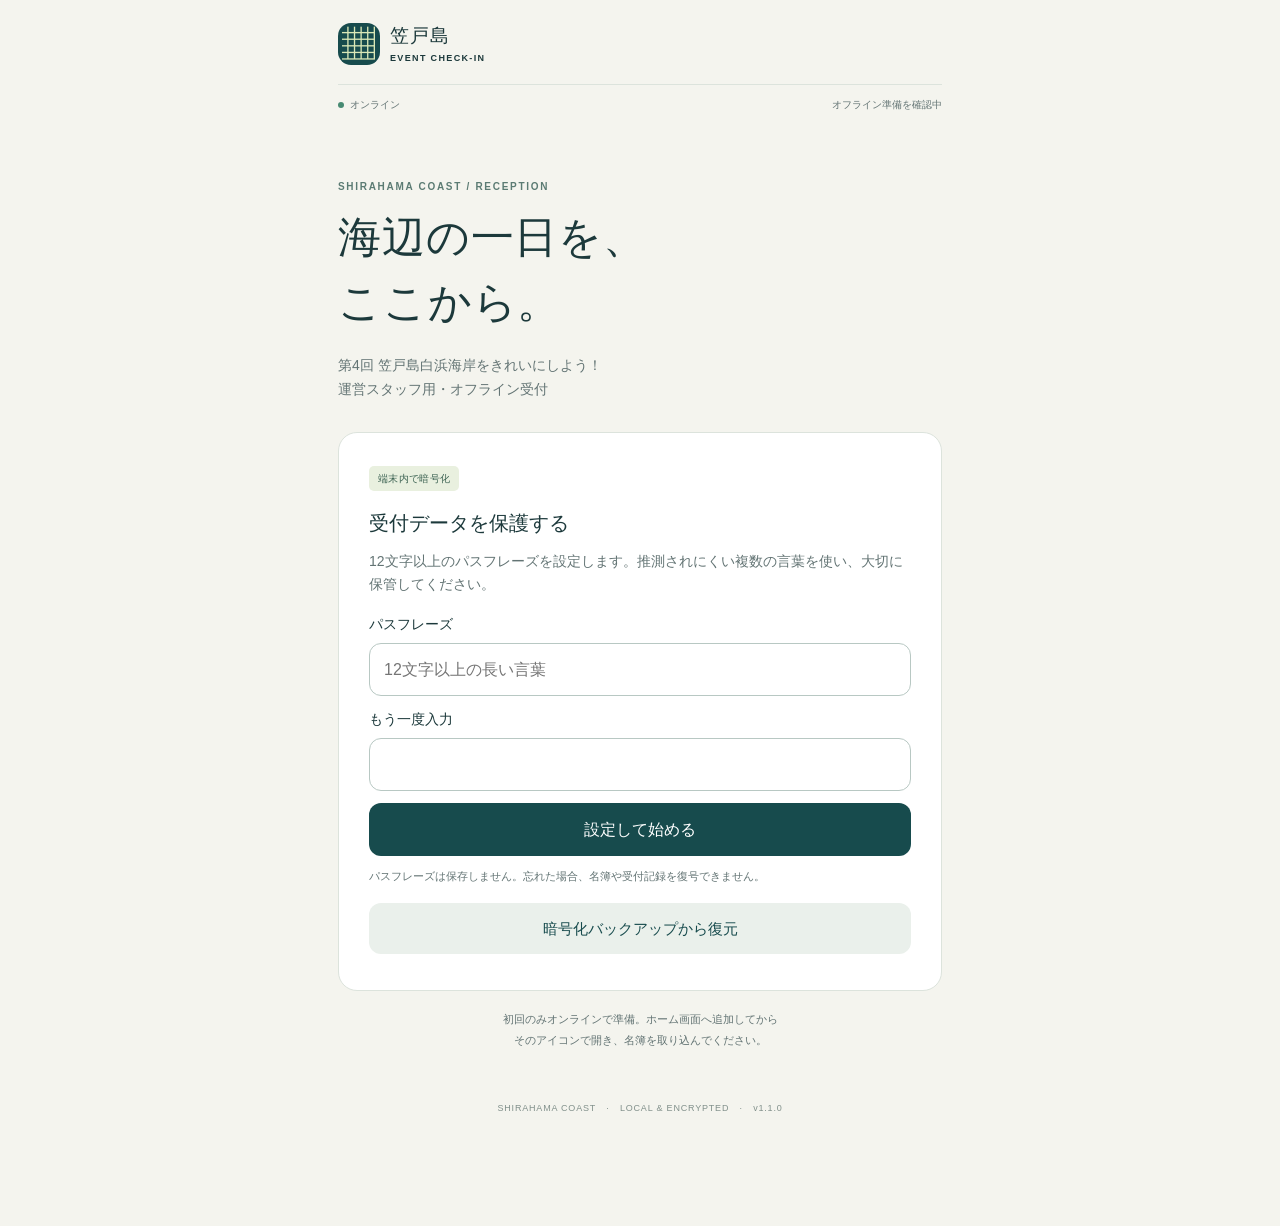
==== docs/index.html @ 65b6c0d8 "Add files via upload" ====
<!doctype html>
<html lang="ja">
<head>
  <meta charset="utf-8">
  <meta name="viewport" content="width=device-width,initial-scale=1,viewport-fit=cover">
  <meta http-equiv="Content-Security-Policy" content="default-src 'none'; script-src 'self'; style-src 'self'; img-src 'self' data: blob:; media-src 'self' blob:; connect-src 'self'; worker-src 'self'; manifest-src 'self'; object-src 'none'; base-uri 'none'; form-action 'none'">
  <meta name="referrer" content="no-referrer">
  <meta name="theme-color" content="#143f43">
  <meta name="apple-mobile-web-app-capable" content="yes">
  <meta name="apple-mobile-web-app-status-bar-style" content="default">
  <meta name="apple-mobile-web-app-title" content="笠戸島 受付">
  <meta name="description" content="笠戸島イベントのオフライン受付。名簿と受付記録は端末内で暗号化保存。">
  <link rel="manifest" href="./manifest.webmanifest">
  <link rel="icon" href="./icon.svg" type="image/svg+xml">
  <link rel="apple-touch-icon" href="./icon-192.png">
  <link rel="stylesheet" href="./style.css">
  <title>笠戸島 | イベント受付</title>
  <script defer src="./vendor/jsQR.js"></script>
  <script type="module" src="./app.mjs"></script>
</head>
<body>
<div class="shell">
  <header class="topbar"><a class="brand" href="./" aria-label="イベント受付 ホーム"><span class="brand-icon" aria-hidden="true">▦</span><span>笠戸島<span class="brand-sub">EVENT CHECK-IN</span></span></a><button id="lock" class="small" hidden>ロック</button></header>
  <div class="connection"><span id="network">接続を確認中</span><span id="offline-state" role="status">オフライン準備を確認中</span></div>
  <div id="notice" class="notice" role="status" aria-live="polite" hidden></div>
  <section id="gate" class="gate">
    <p class="eyebrow">SHIRAHAMA COAST / RECEPTION</p><h1>海辺の一日を、<br>ここから。</h1>
    <p class="muted">第4回 笠戸島白浜海岸をきれいにしよう！<br>運営スタッフ用・オフライン受付</p>
    <div class="card gate-card"><span class="pill">端末内で暗号化</span><h2 id="gate-title">読み込み中</h2><p id="gate-help" class="muted">保存状態を確認しています。</p>
      <form id="unlock-form"><label for="passphrase">パスフレーズ</label><input id="passphrase" type="password" autocomplete="current-password" required maxlength="200" placeholder="12文字以上の長い言葉">
      <div id="confirm-wrap" hidden><label for="passphrase-confirm">もう一度入力</label><input id="passphrase-confirm" type="password" autocomplete="new-password" maxlength="200"></div>
      <button id="unlock" class="primary wide" type="submit" disabled>開く</button></form>
      <p class="fine">パスフレーズは保存しません。忘れた場合、名簿や受付記録を復号できません。</p>
      <label class="file-button secondary" for="restore">暗号化バックアップから復元</label><input id="restore" type="file" accept=".json,application/json" hidden>
    </div>
    <p class="fine center">初回のみオンラインで準備。ホーム画面へ追加してから<br>そのアイコンで開き、名簿を取り込んでください。</p>
  </section>
  <main id="workspace" hidden>
    <section class="event-head"><p class="eyebrow">STAFF RECEPTION</p><h1 id="event-name">イベント受付</h1><p class="muted">ようこそ、白浜海岸へ。</p></section>
    <div class="stats" aria-label="受付状況"><div><span>受付済み</span><strong id="checked-count">0<small>名</small></strong></div><div><span>未受付の枠</span><strong id="remaining-count">0<small>枠</small></strong></div><div><span>申込件数</span><strong id="group-count">0<small>件</small></strong></div></div><p id="provisional-note" class="fine" hidden>人数と氏名に食い違いがある申込は、氏名不明の仮枠を含みます。実際に来場した方だけ選んで受付してください。</p>
    <section id="tab-scan" class="tab-panel">
      <div class="section-heading"><h2>QRで受付</h2><span class="pill">iPhone 1台で完結</span></div>
      <div id="no-roster" class="card"><h3>まず、名簿を取り込みましょう</h3><p>「準備・保存」から、スプレッドシートで書き出した暗号化名簿を選びます。</p><button class="primary" data-tab="data">名簿を取り込む</button></div>
      <div class="camera-controls"><button id="start-camera" class="primary">カメラを起動</button><button id="stop-camera" class="secondary" hidden>カメラを停止</button></div>
      <div class="camera" id="camera-box"><video id="video" playsinline muted autoplay aria-label="受付用カメラ"></video><div id="camera-idle"><span class="scan-symbol" aria-hidden="true">⌗</span><p>参加者のQRを枠に合わせてください</p><p class="fine">読み取り後、来場した方を選んで確定します</p></div><div class="scan-frame" aria-hidden="true"></div></div>
      
      <details class="card compact"><summary>QRが読み取れないとき</summary><p class="muted">名簿から名前で探すか、メールに記載の受付IDを入力できます。</p><form id="manual-form"><label for="manual-id">受付ID</label><input id="manual-id" autocomplete="off" autocapitalize="off" spellcheck="false" placeholder="KSD4-…" maxlength="100"><button type="submit" class="secondary wide">申込を表示</button></form><button class="text-button" data-tab="list">名前から探す →</button></details>
      <p class="fine">読み取ったIDは開いたり送信したりせず、端末内の名簿とだけ照合します。</p>
    </section>
    <section id="tab-list" class="tab-panel" hidden><div class="section-heading"><h2>名簿を探す</h2><span id="list-count" class="muted"></span></div><label for="search">氏名・代表者名・受付ID</label><input id="search" type="search" placeholder="名前を入力" autocomplete="off"><label for="filter" class="sr-only">受付状態</label><select id="filter"><option value="all">すべて表示</option><option value="pending">未受付のみ</option><option value="checked">受付済みのみ</option><option value="review">当日確認が必要な申込</option></select><div id="people-list" class="people-list"></div><p id="list-limit" class="fine"></p></section>
    <section id="tab-data" class="tab-panel" hidden>
      <div class="section-heading"><h2>準備・保存</h2><span class="pill">受付前にチェック</span></div>
      <div class="card"><h3>1. 暗号化した受付名簿を取り込む</h3><p class="muted">PCのスプレッドシートで「イベント受付 → 受付名簿を暗号化して書き出す」を選び、保存したJSONだけをiPhoneへ渡してください。電話番号・住所・メールは含みません。</p><label class="file-button primary" for="roster-file">暗号化名簿を選ぶ</label><input id="roster-file" type="file" accept=".json,application/json" hidden><p id="import-info" class="fine">まだ取り込まれていません。</p><p class="fine">書き出し時の受け渡し用パスフレーズを入力します。再取り込み時も、同じ人物IDの受付記録を引き継ぎます。平文CSVは取り込みません。</p></div>
      <div class="card"><h3>2. オフラインで起動を確認</h3><p class="muted">Safariの共有メニューから「ホーム画面に追加」。そのアイコンで開いて名簿を取り込み、機内モードでアプリを開き直してください。</p><button id="check-offline" class="secondary wide">必要ファイルの保存を確認</button><p id="cache-detail" class="fine"></p><p class="fine">「準備完了」はファイル保存の確認です。実際のiPhoneでQR読取・受付・再起動まで確認してから本番で使ってください。</p></div>
      <div class="card"><h3>3. 記録のバックアップ</h3><p class="muted">暗号化バックアップは名簿・受付日時をまとめて保存します。同じパスフレーズで復元できます。</p><button id="backup" class="primary wide">暗号化バックアップを保存</button><button id="export-csv" class="secondary wide">受付結果をCSVで保存（暗号化なし）</button><p class="fine">受付記録はGoogleへ自動同期されません。終了後にバックアップを保存してください。</p></div>
      <div class="card"><h3>セキュリティと運用</h3><ul class="guide-list"><li>名簿・受付日時はAES-256-GCMで暗号化して端末内に保存。</li><li>3分操作がない場合、または30秒以上バックグラウンドにした場合にロック。</li><li>受付確定は保存完了後に表示。二重受付を検出します。</li><li>iPhoneのパスコード・Face IDも有効にしてください。</li><li>QRの転送やスクリーンショットは防げません。表示された氏名を本人と確認してください。</li><li>サイトデータの削除・アプリ削除・端末故障に備え、暗号化バックアップを保管してください。</li></ul><button id="erase" class="danger wide">この端末の名簿と記録を削除</button></div>
    </section>
  </main>
  <footer class="footnote">SHIRAHAMA COAST <span>·</span> LOCAL & ENCRYPTED <span>·</span> v1.1.0</footer>
</div>
<nav id="navigation" class="bottom-nav" aria-label="メニュー" hidden><button class="active" data-tab="scan" aria-current="page"><span aria-hidden="true">⌗</span>受付</button><button data-tab="list"><span aria-hidden="true">☷</span>名簿</button><button data-tab="data"><span aria-hidden="true">▣</span>準備・保存</button></nav>
<dialog id="group-dialog"><div class="dialog-head"><div><p class="eyebrow">ARRIVAL CONFIRMATION</p><h2 id="group-title">来場した方を選択</h2></div><button id="close-group" class="small" aria-label="閉じる">閉じる</button></div><p id="group-status" class="muted"></p><div id="dialog-notice" class="notice" role="status" aria-live="polite" hidden></div><div id="group-warning" class="notice error" hidden></div><form id="checkin-form"><div id="group-members"></div><button id="checkin-submit" type="submit" class="primary wide">選択した方を受付</button></form><p class="fine">全員が揃っていなくても、来場した方だけ受付できます。</p><section id="review-section" class="review-section" hidden><h3>当日確認の記録</h3><label for="review-note">実際の人数・氏名などの確認メモ（任意）</label><textarea id="review-note" rows="3" maxlength="2000" placeholder="例：追加は2名。氏名不明の枠は来場なし。"></textarea><p id="review-status" class="fine"></p><button id="save-review" class="secondary wide" type="button">確認済みにしてメモを保存</button><p class="fine">受付の確定とは別の操作です。メモはこの端末内に保存し、受付結果CSVにも出力します。</p></section></dialog>
<dialog id="import-dialog"><div class="dialog-head"><h2>暗号化名簿を開く</h2><button id="import-cancel" class="small" type="button">取り消す</button></div><p class="muted">PCで書き出すときに設定した、受け渡し用パスフレーズを入力してください。アプリのロック解除用とは別でも構いません。</p><div id="import-error" class="notice error" role="status" aria-live="polite" hidden></div><form id="import-form"><label for="import-passphrase">受け渡し用パスフレーズ</label><input id="import-passphrase" type="password" maxlength="200" autocomplete="off" required><button id="import-submit" type="submit" class="primary wide">復号して取り込む</button></form><p class="fine">復号と名簿の検証が完了するまで、現在の名簿・受付記録を変更しません。受け渡し用パスフレーズは保存しません。</p></dialog>
<noscript>この受付アプリを使用するにはJavaScriptを有効にしてください。</noscript>
</body></html>
---- docs/style.css ----
:root{font-family:-apple-system,BlinkMacSystemFont,"Hiragino Kaku Gothic ProN","Yu Gothic",sans-serif;color:#1c393b;background:#f4f4ee;font-synthesis:none;--green:#174b4d;--muted:#637474;--line:#dce3dc;--cream:#f4f4ee;--accent:#dbe8b7}*{box-sizing:border-box}body{margin:0;line-height:1.7}button,input,select{font:inherit}button,.file-button{touch-action:manipulation}button{cursor:pointer}button:disabled{opacity:.5;cursor:wait}button:focus-visible,a:focus-visible,summary:focus-visible{outline:3px solid #d59d28;outline-offset:3px}input,select{width:100%;min-height:50px;padding:12px 14px;background:#fff;border:1px solid #b8c8c3;border-radius:12px;color:#193c3f;font-size:16px}input:focus,select:focus{outline:2px solid #267a72;outline-offset:1px}label{display:block;font-size:14px;font-weight:600;margin:12px 0 6px}button{border:0;border-radius:12px;padding:13px 18px;min-height:48px;font-weight:650}a{color:inherit}.shell{max-width:680px;margin:auto;padding:env(safe-area-inset-top) 22px 110px}.topbar{display:flex;align-items:center;justify-content:space-between;padding:23px 0 19px;border-bottom:1px solid var(--line)}.brand{display:flex;gap:10px;align-items:center;text-decoration:none;font-size:19px;font-weight:700;letter-spacing:.06em;line-height:1.3}.brand-icon{display:grid;place-items:center;width:42px;height:42px;border-radius:13px;background:var(--green);color:var(--accent);font-size:33px}.brand-sub{display:block;font-size:9px;font-weight:600;letter-spacing:.15em;margin-top:4px}.connection{display:flex;justify-content:space-between;gap:10px;font-size:10px;color:var(--muted);padding:11px 0;flex-wrap:wrap}.connection span:first-child:before{content:"";display:inline-block;width:6px;height:6px;border-radius:50%;background:#478a72;margin-right:6px}.eyebrow{font-size:10px;font-weight:700;letter-spacing:.17em;color:#5b7b73;margin:0 0 10px}.gate{padding-top:40px}.gate h1{font-size:clamp(30px,7vw,43px);line-height:1.5;letter-spacing:.02em;margin:0 0 20px;font-weight:700}.muted{color:var(--muted);font-size:14px}h1,h2,h3,p{overflow-wrap:anywhere}h2{font-size:20px;margin:0}h3{font-size:17px;margin:0 0 12px}p{margin:10px 0 16px}.card{background:#fff;border:1px solid var(--line);border-radius:19px;padding:22px;margin:18px 0}.gate-card{margin-top:30px}.gate-card h2{margin-top:15px}.pill{display:inline-block;padding:4px 9px;font-size:10px;font-weight:700;letter-spacing:.03em;border-radius:5px;background:#e9f0df;color:#3d6353}.primary{background:var(--green);color:#fff}.primary:active{background:#286366}.secondary{background:#eaf0eb;color:var(--green)}.small{background:#e6ece5;color:var(--green);padding:7px 12px;font-size:12px;min-height:40px}.wide{width:100%;margin-top:12px}.file-button{display:block;text-align:center;font-size:15px;padding:13px 16px;border-radius:12px;cursor:pointer;min-height:50px}.fine{font-size:11px;color:var(--muted);line-height:1.85}.center{text-align:center}.event-head{padding:24px 0 15px}.event-head h1{font-size:24px;line-height:1.5;margin:0;letter-spacing:.02em}.stats{display:grid;grid-template-columns:repeat(3,1fr);background:var(--green);color:#fff;border-radius:18px;padding:21px 4px;margin:5px 0 28px}.stats>div{text-align:center;border-right:1px solid #497072}.stats>div:last-child{border:none}.stats span{display:block;font-size:11px;color:#c9d7d1}.stats strong{display:block;font-size:35px;font-weight:600;line-height:1.4;font-variant-numeric:tabular-nums}.stats small{font-size:12px;margin-left:3px;font-weight:500}.section-heading{display:flex;align-items:center;justify-content:space-between;gap:8px;margin:20px 0 15px}.section-heading h2{font-size:19px}.camera{aspect-ratio:1.2;background:#18383b;border-radius:19px;position:relative;overflow:hidden;color:#e7ece4;display:grid;place-items:center}.camera video{position:absolute;width:100%;height:100%;object-fit:cover}.camera video:not(.live){visibility:hidden}#camera-idle{text-align:center;z-index:1;padding:25px}#camera-idle p{font-size:12px}#camera-idle .fine{font-size:10px;color:#b1c9be}.scan-symbol{font-size:82px;font-weight:200;color:#d9e9ba;line-height:1.4}.scan-frame{position:absolute;inset:16% 21%;border:1px solid #dbe8b745;border-radius:12px;pointer-events:none}.camera-controls{display:flex;gap:10px;margin:14px 0 22px}.camera-controls button{flex:1}.compact{padding:17px 19px}.compact summary{cursor:pointer;font-size:14px;font-weight:600;min-height:25px}.text-button{color:var(--green);background:transparent;font-size:13px;padding-left:0}.people-list{margin-top:18px}.person-row{display:flex;align-items:center;justify-content:space-between;gap:10px;background:#fff;border:1px solid var(--line);border-radius:13px;padding:15px;margin:9px 0;width:100%;text-align:left}.person-name{font-size:15px;font-weight:650}.person-detail{display:block;font-size:11px;font-weight:400;color:var(--muted);margin-top:4px}.badge{white-space:nowrap;font-size:11px;padding:4px 9px;border-radius:6px;background:#eee;color:#667}.badge.done{background:#e2edce;color:#395c36}.notice{border-radius:12px;background:#e6edda;border:1px solid #d1dfbe;padding:13px 16px;font-size:13px;margin:12px 0}.notice.error{background:#fff0e6;border-color:#edc7b6;color:#8b4028}.notice.success{background:#dcecd8;color:#2c5b37}.footnote{font-size:9px;letter-spacing:.09em;color:#81908b;text-align:center;padding-top:35px}.footnote span{margin:0 7px}.bottom-nav{position:fixed;bottom:0;left:50%;transform:translateX(-50%);width:min(680px,100%);background:#fdfefaed;backdrop-filter:blur(14px);border-top:1px solid var(--line);display:flex;padding:9px 10px calc(8px + env(safe-area-inset-bottom));z-index:5}.bottom-nav button{flex:1;border-radius:12px;background:transparent;color:#71817b;font-size:11px;padding:5px 8px;line-height:1.4}.bottom-nav button>span{font-size:25px;display:block;font-weight:400;line-height:1.3;margin-bottom:3px}.bottom-nav button.active{color:var(--green);background:#e6ecdb}.guide-list{padding-left:19px;font-size:12px;color:var(--muted)}.guide-list li{margin:10px 0}.danger{background:#fff2eb;color:#9a4432;border:1px solid #f1d9cc}dialog{width:min(600px,calc(100% - 28px));max-height:88dvh;overflow:auto;border:1px solid var(--line);border-radius:22px;padding:24px;color:#1c393b;background:var(--cream)}dialog::backdrop{background:#0b292cc9}.dialog-head{display:flex;align-items:center;justify-content:space-between;gap:12px}.member{padding:15px;background:white;border:1px solid var(--line);border-radius:13px;margin:10px 0}.member label{display:flex;align-items:flex-start;gap:12px;margin:0;cursor:pointer}.member input{width:24px;min-height:24px;height:24px;margin:3px 0;flex-shrink:0;accent-color:var(--green)}.member-note{display:block;font-size:11px;font-weight:400;color:#73583f;white-space:pre-line;margin-top:7px}.undo{background:transparent;color:#8e4e35;padding:4px 0;min-height:36px;font-size:11px}.sr-only{position:absolute;width:1px;height:1px;padding:0;overflow:hidden;clip:rect(0,0,0,0);white-space:nowrap;border:0}[hidden]{display:none!important}select{margin-top:10px}#no-roster{margin-top:0}#notice{position:sticky;top:8px;z-index:8}#group-members{margin-top:15px}@media(min-width:650px){.shell{padding-left:38px;padding-right:38px}.gate{padding-top:54px}.camera{aspect-ratio:1.5}.gate-card{padding:30px}.event-head h1{font-size:29px}}@media(prefers-reduced-motion:no-preference){button{transition:background .15s}dialog[open]{animation:appear .15s ease-out}@keyframes appear{from{opacity:0;transform:translateY(8px)}to{opacity:1;transform:translateY(0)}}
textarea{font:inherit;font-size:16px;width:100%;padding:12px 14px;border:1px solid #b8c8c3;border-radius:12px;color:#193c3f;background:#fff;resize:vertical}textarea:focus{outline:2px solid #267a72;outline-offset:1px}.review-section{border-top:1px solid #dce3dc;margin-top:24px;padding-top:22px}.review-badge{display:inline-block;margin:5px 0 0;padding:2px 6px;background:#fff0e6;color:#8b4028;font-size:10px;border-radius:4px}#group-warning{white-space:pre-line;font-size:12px}#provisional-note{margin-top:-12px;margin-bottom:24px}
@media(max-width:649px){#workspace .event-head{padding:12px 0 8px}#workspace .event-head .eyebrow,#workspace .event-head>.muted{display:none}#workspace .event-head h1{font-size:19px}#workspace .stats{padding:12px 4px;margin:5px 0 22px}#workspace .stats strong{font-size:30px}#tab-scan .camera-controls{margin:0 0 14px}}
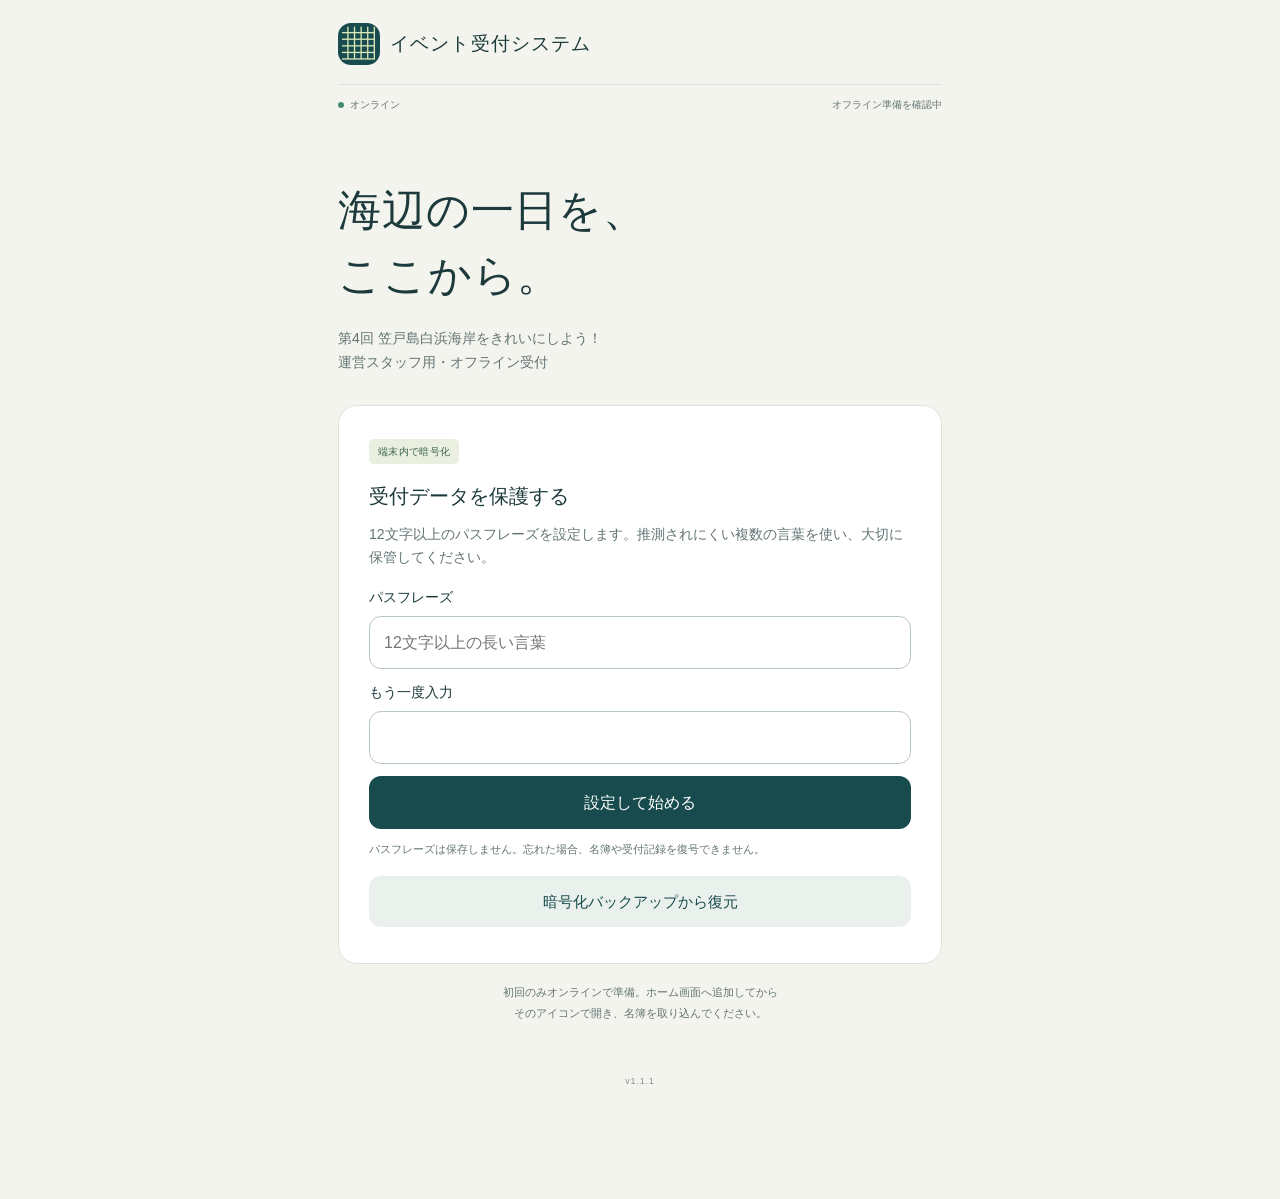
==== commit 6e79c3b5: "Add files via upload" ====
--- a/docs/index.html
+++ b/docs/index.html
@@ -8,23 +8,23 @@
   <meta name="theme-color" content="#143f43">
   <meta name="apple-mobile-web-app-capable" content="yes">
   <meta name="apple-mobile-web-app-status-bar-style" content="default">
-  <meta name="apple-mobile-web-app-title" content="笠戸島 受付">
-  <meta name="description" content="笠戸島イベントのオフライン受付。名簿と受付記録は端末内で暗号化保存。">
+  <meta name="apple-mobile-web-app-title" content="イベント受付システム">
+  <meta name="description" content="イベントのオフライン受付。名簿と受付記録は端末内で暗号化保存。">
   <link rel="manifest" href="./manifest.webmanifest">
   <link rel="icon" href="./icon.svg" type="image/svg+xml">
   <link rel="apple-touch-icon" href="./icon-192.png">
   <link rel="stylesheet" href="./style.css">
-  <title>笠戸島 | イベント受付</title>
+  <title>イベント受付システム</title>
   <script defer src="./vendor/jsQR.js"></script>
   <script type="module" src="./app.mjs"></script>
 </head>
 <body>
 <div class="shell">
-  <header class="topbar"><a class="brand" href="./" aria-label="イベント受付 ホーム"><span class="brand-icon" aria-hidden="true">▦</span><span>笠戸島<span class="brand-sub">EVENT CHECK-IN</span></span></a><button id="lock" class="small" hidden>ロック</button></header>
+  <header class="topbar"><a class="brand" href="./" aria-label="イベント受付システム ホーム"><span class="brand-icon" aria-hidden="true">▦</span><span>イベント受付システム</span></a><button id="lock" class="small" hidden>ロック</button></header>
   <div class="connection"><span id="network">接続を確認中</span><span id="offline-state" role="status">オフライン準備を確認中</span></div>
   <div id="notice" class="notice" role="status" aria-live="polite" hidden></div>
   <section id="gate" class="gate">
-    <p class="eyebrow">SHIRAHAMA COAST / RECEPTION</p><h1>海辺の一日を、<br>ここから。</h1>
+    <h1>海辺の一日を、<br>ここから。</h1>
     <p class="muted">第4回 笠戸島白浜海岸をきれいにしよう！<br>運営スタッフ用・オフライン受付</p>
     <div class="card gate-card"><span class="pill">端末内で暗号化</span><h2 id="gate-title">読み込み中</h2><p id="gate-help" class="muted">保存状態を確認しています。</p>
       <form id="unlock-form"><label for="passphrase">パスフレーズ</label><input id="passphrase" type="password" autocomplete="current-password" required maxlength="200" placeholder="12文字以上の長い言葉">
@@ -39,7 +39,7 @@
     <section class="event-head"><p class="eyebrow">STAFF RECEPTION</p><h1 id="event-name">イベント受付</h1><p class="muted">ようこそ、白浜海岸へ。</p></section>
     <div class="stats" aria-label="受付状況"><div><span>受付済み</span><strong id="checked-count">0<small>名</small></strong></div><div><span>未受付の枠</span><strong id="remaining-count">0<small>枠</small></strong></div><div><span>申込件数</span><strong id="group-count">0<small>件</small></strong></div></div><p id="provisional-note" class="fine" hidden>人数と氏名に食い違いがある申込は、氏名不明の仮枠を含みます。実際に来場した方だけ選んで受付してください。</p>
     <section id="tab-scan" class="tab-panel">
-      <div class="section-heading"><h2>QRで受付</h2><span class="pill">iPhone 1台で完結</span></div>
+      <div class="section-heading"><h2>QRで受付</h2></div>
       <div id="no-roster" class="card"><h3>まず、名簿を取り込みましょう</h3><p>「準備・保存」から、スプレッドシートで書き出した暗号化名簿を選びます。</p><button class="primary" data-tab="data">名簿を取り込む</button></div>
       <div class="camera-controls"><button id="start-camera" class="primary">カメラを起動</button><button id="stop-camera" class="secondary" hidden>カメラを停止</button></div>
       <div class="camera" id="camera-box"><video id="video" playsinline muted autoplay aria-label="受付用カメラ"></video><div id="camera-idle"><span class="scan-symbol" aria-hidden="true">⌗</span><p>参加者のQRを枠に合わせてください</p><p class="fine">読み取り後、来場した方を選んで確定します</p></div><div class="scan-frame" aria-hidden="true"></div></div>
@@ -56,7 +56,7 @@
       <div class="card"><h3>セキュリティと運用</h3><ul class="guide-list"><li>名簿・受付日時はAES-256-GCMで暗号化して端末内に保存。</li><li>3分操作がない場合、または30秒以上バックグラウンドにした場合にロック。</li><li>受付確定は保存完了後に表示。二重受付を検出します。</li><li>iPhoneのパスコード・Face IDも有効にしてください。</li><li>QRの転送やスクリーンショットは防げません。表示された氏名を本人と確認してください。</li><li>サイトデータの削除・アプリ削除・端末故障に備え、暗号化バックアップを保管してください。</li></ul><button id="erase" class="danger wide">この端末の名簿と記録を削除</button></div>
     </section>
   </main>
-  <footer class="footnote">SHIRAHAMA COAST <span>·</span> LOCAL & ENCRYPTED <span>·</span> v1.1.0</footer>
+  <footer class="footnote">v1.1.1</footer>
 </div>
 <nav id="navigation" class="bottom-nav" aria-label="メニュー" hidden><button class="active" data-tab="scan" aria-current="page"><span aria-hidden="true">⌗</span>受付</button><button data-tab="list"><span aria-hidden="true">☷</span>名簿</button><button data-tab="data"><span aria-hidden="true">▣</span>準備・保存</button></nav>
 <dialog id="group-dialog"><div class="dialog-head"><div><p class="eyebrow">ARRIVAL CONFIRMATION</p><h2 id="group-title">来場した方を選択</h2></div><button id="close-group" class="small" aria-label="閉じる">閉じる</button></div><p id="group-status" class="muted"></p><div id="dialog-notice" class="notice" role="status" aria-live="polite" hidden></div><div id="group-warning" class="notice error" hidden></div><form id="checkin-form"><div id="group-members"></div><button id="checkin-submit" type="submit" class="primary wide">選択した方を受付</button></form><p class="fine">全員が揃っていなくても、来場した方だけ受付できます。</p><section id="review-section" class="review-section" hidden><h3>当日確認の記録</h3><label for="review-note">実際の人数・氏名などの確認メモ（任意）</label><textarea id="review-note" rows="3" maxlength="2000" placeholder="例：追加は2名。氏名不明の枠は来場なし。"></textarea><p id="review-status" class="fine"></p><button id="save-review" class="secondary wide" type="button">確認済みにしてメモを保存</button><p class="fine">受付の確定とは別の操作です。メモはこの端末内に保存し、受付結果CSVにも出力します。</p></section></dialog>
--- a/docs/style.css
+++ b/docs/style.css
@@ -1,3 +1,4 @@
 :root{font-family:-apple-system,BlinkMacSystemFont,"Hiragino Kaku Gothic ProN","Yu Gothic",sans-serif;color:#1c393b;background:#f4f4ee;font-synthesis:none;--green:#174b4d;--muted:#637474;--line:#dce3dc;--cream:#f4f4ee;--accent:#dbe8b7}*{box-sizing:border-box}body{margin:0;line-height:1.7}button,input,select{font:inherit}button,.file-button{touch-action:manipulation}button{cursor:pointer}button:disabled{opacity:.5;cursor:wait}button:focus-visible,a:focus-visible,summary:focus-visible{outline:3px solid #d59d28;outline-offset:3px}input,select{width:100%;min-height:50px;padding:12px 14px;background:#fff;border:1px solid #b8c8c3;border-radius:12px;color:#193c3f;font-size:16px}input:focus,select:focus{outline:2px solid #267a72;outline-offset:1px}label{display:block;font-size:14px;font-weight:600;margin:12px 0 6px}button{border:0;border-radius:12px;padding:13px 18px;min-height:48px;font-weight:650}a{color:inherit}.shell{max-width:680px;margin:auto;padding:env(safe-area-inset-top) 22px 110px}.topbar{display:flex;align-items:center;justify-content:space-between;padding:23px 0 19px;border-bottom:1px solid var(--line)}.brand{display:flex;gap:10px;align-items:center;text-decoration:none;font-size:19px;font-weight:700;letter-spacing:.06em;line-height:1.3}.brand-icon{display:grid;place-items:center;width:42px;height:42px;border-radius:13px;background:var(--green);color:var(--accent);font-size:33px}.brand-sub{display:block;font-size:9px;font-weight:600;letter-spacing:.15em;margin-top:4px}.connection{display:flex;justify-content:space-between;gap:10px;font-size:10px;color:var(--muted);padding:11px 0;flex-wrap:wrap}.connection span:first-child:before{content:"";display:inline-block;width:6px;height:6px;border-radius:50%;background:#478a72;margin-right:6px}.eyebrow{font-size:10px;font-weight:700;letter-spacing:.17em;color:#5b7b73;margin:0 0 10px}.gate{padding-top:40px}.gate h1{font-size:clamp(30px,7vw,43px);line-height:1.5;letter-spacing:.02em;margin:0 0 20px;font-weight:700}.muted{color:var(--muted);font-size:14px}h1,h2,h3,p{overflow-wrap:anywhere}h2{font-size:20px;margin:0}h3{font-size:17px;margin:0 0 12px}p{margin:10px 0 16px}.card{background:#fff;border:1px solid var(--line);border-radius:19px;padding:22px;margin:18px 0}.gate-card{margin-top:30px}.gate-card h2{margin-top:15px}.pill{display:inline-block;padding:4px 9px;font-size:10px;font-weight:700;letter-spacing:.03em;border-radius:5px;background:#e9f0df;color:#3d6353}.primary{background:var(--green);color:#fff}.primary:active{background:#286366}.secondary{background:#eaf0eb;color:var(--green)}.small{background:#e6ece5;color:var(--green);padding:7px 12px;font-size:12px;min-height:40px}.wide{width:100%;margin-top:12px}.file-button{display:block;text-align:center;font-size:15px;padding:13px 16px;border-radius:12px;cursor:pointer;min-height:50px}.fine{font-size:11px;color:var(--muted);line-height:1.85}.center{text-align:center}.event-head{padding:24px 0 15px}.event-head h1{font-size:24px;line-height:1.5;margin:0;letter-spacing:.02em}.stats{display:grid;grid-template-columns:repeat(3,1fr);background:var(--green);color:#fff;border-radius:18px;padding:21px 4px;margin:5px 0 28px}.stats>div{text-align:center;border-right:1px solid #497072}.stats>div:last-child{border:none}.stats span{display:block;font-size:11px;color:#c9d7d1}.stats strong{display:block;font-size:35px;font-weight:600;line-height:1.4;font-variant-numeric:tabular-nums}.stats small{font-size:12px;margin-left:3px;font-weight:500}.section-heading{display:flex;align-items:center;justify-content:space-between;gap:8px;margin:20px 0 15px}.section-heading h2{font-size:19px}.camera{aspect-ratio:1.2;background:#18383b;border-radius:19px;position:relative;overflow:hidden;color:#e7ece4;display:grid;place-items:center}.camera video{position:absolute;width:100%;height:100%;object-fit:cover}.camera video:not(.live){visibility:hidden}#camera-idle{text-align:center;z-index:1;padding:25px}#camera-idle p{font-size:12px}#camera-idle .fine{font-size:10px;color:#b1c9be}.scan-symbol{font-size:82px;font-weight:200;color:#d9e9ba;line-height:1.4}.scan-frame{position:absolute;inset:16% 21%;border:1px solid #dbe8b745;border-radius:12px;pointer-events:none}.camera-controls{display:flex;gap:10px;margin:14px 0 22px}.camera-controls button{flex:1}.compact{padding:17px 19px}.compact summary{cursor:pointer;font-size:14px;font-weight:600;min-height:25px}.text-button{color:var(--green);background:transparent;font-size:13px;padding-left:0}.people-list{margin-top:18px}.person-row{display:flex;align-items:center;justify-content:space-between;gap:10px;background:#fff;border:1px solid var(--line);border-radius:13px;padding:15px;margin:9px 0;width:100%;text-align:left}.person-name{font-size:15px;font-weight:650}.person-detail{display:block;font-size:11px;font-weight:400;color:var(--muted);margin-top:4px}.badge{white-space:nowrap;font-size:11px;padding:4px 9px;border-radius:6px;background:#eee;color:#667}.badge.done{background:#e2edce;color:#395c36}.notice{border-radius:12px;background:#e6edda;border:1px solid #d1dfbe;padding:13px 16px;font-size:13px;margin:12px 0}.notice.error{background:#fff0e6;border-color:#edc7b6;color:#8b4028}.notice.success{background:#dcecd8;color:#2c5b37}.footnote{font-size:9px;letter-spacing:.09em;color:#81908b;text-align:center;padding-top:35px}.footnote span{margin:0 7px}.bottom-nav{position:fixed;bottom:0;left:50%;transform:translateX(-50%);width:min(680px,100%);background:#fdfefaed;backdrop-filter:blur(14px);border-top:1px solid var(--line);display:flex;padding:9px 10px calc(8px + env(safe-area-inset-bottom));z-index:5}.bottom-nav button{flex:1;border-radius:12px;background:transparent;color:#71817b;font-size:11px;padding:5px 8px;line-height:1.4}.bottom-nav button>span{font-size:25px;display:block;font-weight:400;line-height:1.3;margin-bottom:3px}.bottom-nav button.active{color:var(--green);background:#e6ecdb}.guide-list{padding-left:19px;font-size:12px;color:var(--muted)}.guide-list li{margin:10px 0}.danger{background:#fff2eb;color:#9a4432;border:1px solid #f1d9cc}dialog{width:min(600px,calc(100% - 28px));max-height:88dvh;overflow:auto;border:1px solid var(--line);border-radius:22px;padding:24px;color:#1c393b;background:var(--cream)}dialog::backdrop{background:#0b292cc9}.dialog-head{display:flex;align-items:center;justify-content:space-between;gap:12px}.member{padding:15px;background:white;border:1px solid var(--line);border-radius:13px;margin:10px 0}.member label{display:flex;align-items:flex-start;gap:12px;margin:0;cursor:pointer}.member input{width:24px;min-height:24px;height:24px;margin:3px 0;flex-shrink:0;accent-color:var(--green)}.member-note{display:block;font-size:11px;font-weight:400;color:#73583f;white-space:pre-line;margin-top:7px}.undo{background:transparent;color:#8e4e35;padding:4px 0;min-height:36px;font-size:11px}.sr-only{position:absolute;width:1px;height:1px;padding:0;overflow:hidden;clip:rect(0,0,0,0);white-space:nowrap;border:0}[hidden]{display:none!important}select{margin-top:10px}#no-roster{margin-top:0}#notice{position:sticky;top:8px;z-index:8}#group-members{margin-top:15px}@media(min-width:650px){.shell{padding-left:38px;padding-right:38px}.gate{padding-top:54px}.camera{aspect-ratio:1.5}.gate-card{padding:30px}.event-head h1{font-size:29px}}@media(prefers-reduced-motion:no-preference){button{transition:background .15s}dialog[open]{animation:appear .15s ease-out}@keyframes appear{from{opacity:0;transform:translateY(8px)}to{opacity:1;transform:translateY(0)}}
 textarea{font:inherit;font-size:16px;width:100%;padding:12px 14px;border:1px solid #b8c8c3;border-radius:12px;color:#193c3f;background:#fff;resize:vertical}textarea:focus{outline:2px solid #267a72;outline-offset:1px}.review-section{border-top:1px solid #dce3dc;margin-top:24px;padding-top:22px}.review-badge{display:inline-block;margin:5px 0 0;padding:2px 6px;background:#fff0e6;color:#8b4028;font-size:10px;border-radius:4px}#group-warning{white-space:pre-line;font-size:12px}#provisional-note{margin-top:-12px;margin-bottom:24px}
 @media(max-width:649px){#workspace .event-head{padding:12px 0 8px}#workspace .event-head .eyebrow,#workspace .event-head>.muted{display:none}#workspace .event-head h1{font-size:19px}#workspace .stats{padding:12px 4px;margin:5px 0 22px}#workspace .stats strong{font-size:30px}#tab-scan .camera-controls{margin:0 0 14px}}
+.topbar{gap:8px}.brand-icon,#lock{flex-shrink:0}#lock{white-space:nowrap}@media(max-width:360px){.brand{gap:8px;font-size:15px;letter-spacing:0}}
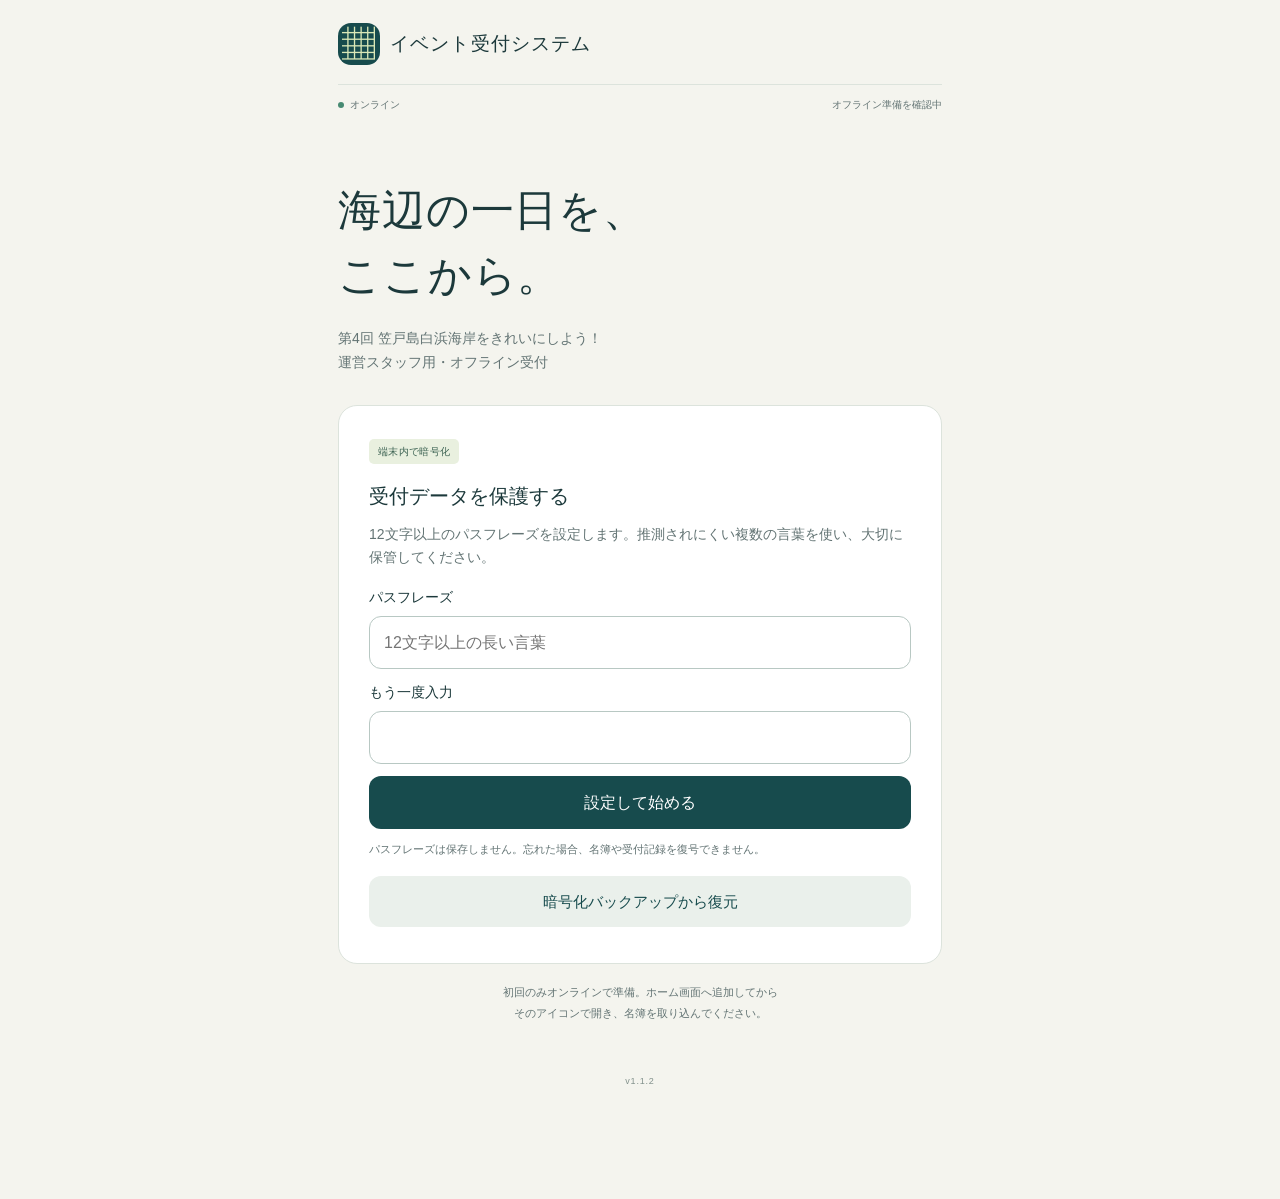
==== commit ce9871fc: "Add files via upload" ====
--- a/docs/index.html
+++ b/docs/index.html
@@ -36,7 +36,7 @@
     <p class="fine center">初回のみオンラインで準備。ホーム画面へ追加してから<br>そのアイコンで開き、名簿を取り込んでください。</p>
   </section>
   <main id="workspace" hidden>
-    <section class="event-head"><p class="eyebrow">STAFF RECEPTION</p><h1 id="event-name">イベント受付</h1><p class="muted">ようこそ、白浜海岸へ。</p></section>
+    <section class="event-head"><h1 id="event-name">イベント受付</h1></section>
     <div class="stats" aria-label="受付状況"><div><span>受付済み</span><strong id="checked-count">0<small>名</small></strong></div><div><span>未受付の枠</span><strong id="remaining-count">0<small>枠</small></strong></div><div><span>申込件数</span><strong id="group-count">0<small>件</small></strong></div></div><p id="provisional-note" class="fine" hidden>人数と氏名に食い違いがある申込は、氏名不明の仮枠を含みます。実際に来場した方だけ選んで受付してください。</p>
     <section id="tab-scan" class="tab-panel">
       <div class="section-heading"><h2>QRで受付</h2></div>
@@ -56,7 +56,7 @@
       <div class="card"><h3>セキュリティと運用</h3><ul class="guide-list"><li>名簿・受付日時はAES-256-GCMで暗号化して端末内に保存。</li><li>3分操作がない場合、または30秒以上バックグラウンドにした場合にロック。</li><li>受付確定は保存完了後に表示。二重受付を検出します。</li><li>iPhoneのパスコード・Face IDも有効にしてください。</li><li>QRの転送やスクリーンショットは防げません。表示された氏名を本人と確認してください。</li><li>サイトデータの削除・アプリ削除・端末故障に備え、暗号化バックアップを保管してください。</li></ul><button id="erase" class="danger wide">この端末の名簿と記録を削除</button></div>
     </section>
   </main>
-  <footer class="footnote">v1.1.1</footer>
+  <footer class="footnote">v1.1.2</footer>
 </div>
 <nav id="navigation" class="bottom-nav" aria-label="メニュー" hidden><button class="active" data-tab="scan" aria-current="page"><span aria-hidden="true">⌗</span>受付</button><button data-tab="list"><span aria-hidden="true">☷</span>名簿</button><button data-tab="data"><span aria-hidden="true">▣</span>準備・保存</button></nav>
 <dialog id="group-dialog"><div class="dialog-head"><div><p class="eyebrow">ARRIVAL CONFIRMATION</p><h2 id="group-title">来場した方を選択</h2></div><button id="close-group" class="small" aria-label="閉じる">閉じる</button></div><p id="group-status" class="muted"></p><div id="dialog-notice" class="notice" role="status" aria-live="polite" hidden></div><div id="group-warning" class="notice error" hidden></div><form id="checkin-form"><div id="group-members"></div><button id="checkin-submit" type="submit" class="primary wide">選択した方を受付</button></form><p class="fine">全員が揃っていなくても、来場した方だけ受付できます。</p><section id="review-section" class="review-section" hidden><h3>当日確認の記録</h3><label for="review-note">実際の人数・氏名などの確認メモ（任意）</label><textarea id="review-note" rows="3" maxlength="2000" placeholder="例：追加は2名。氏名不明の枠は来場なし。"></textarea><p id="review-status" class="fine"></p><button id="save-review" class="secondary wide" type="button">確認済みにしてメモを保存</button><p class="fine">受付の確定とは別の操作です。メモはこの端末内に保存し、受付結果CSVにも出力します。</p></section></dialog>
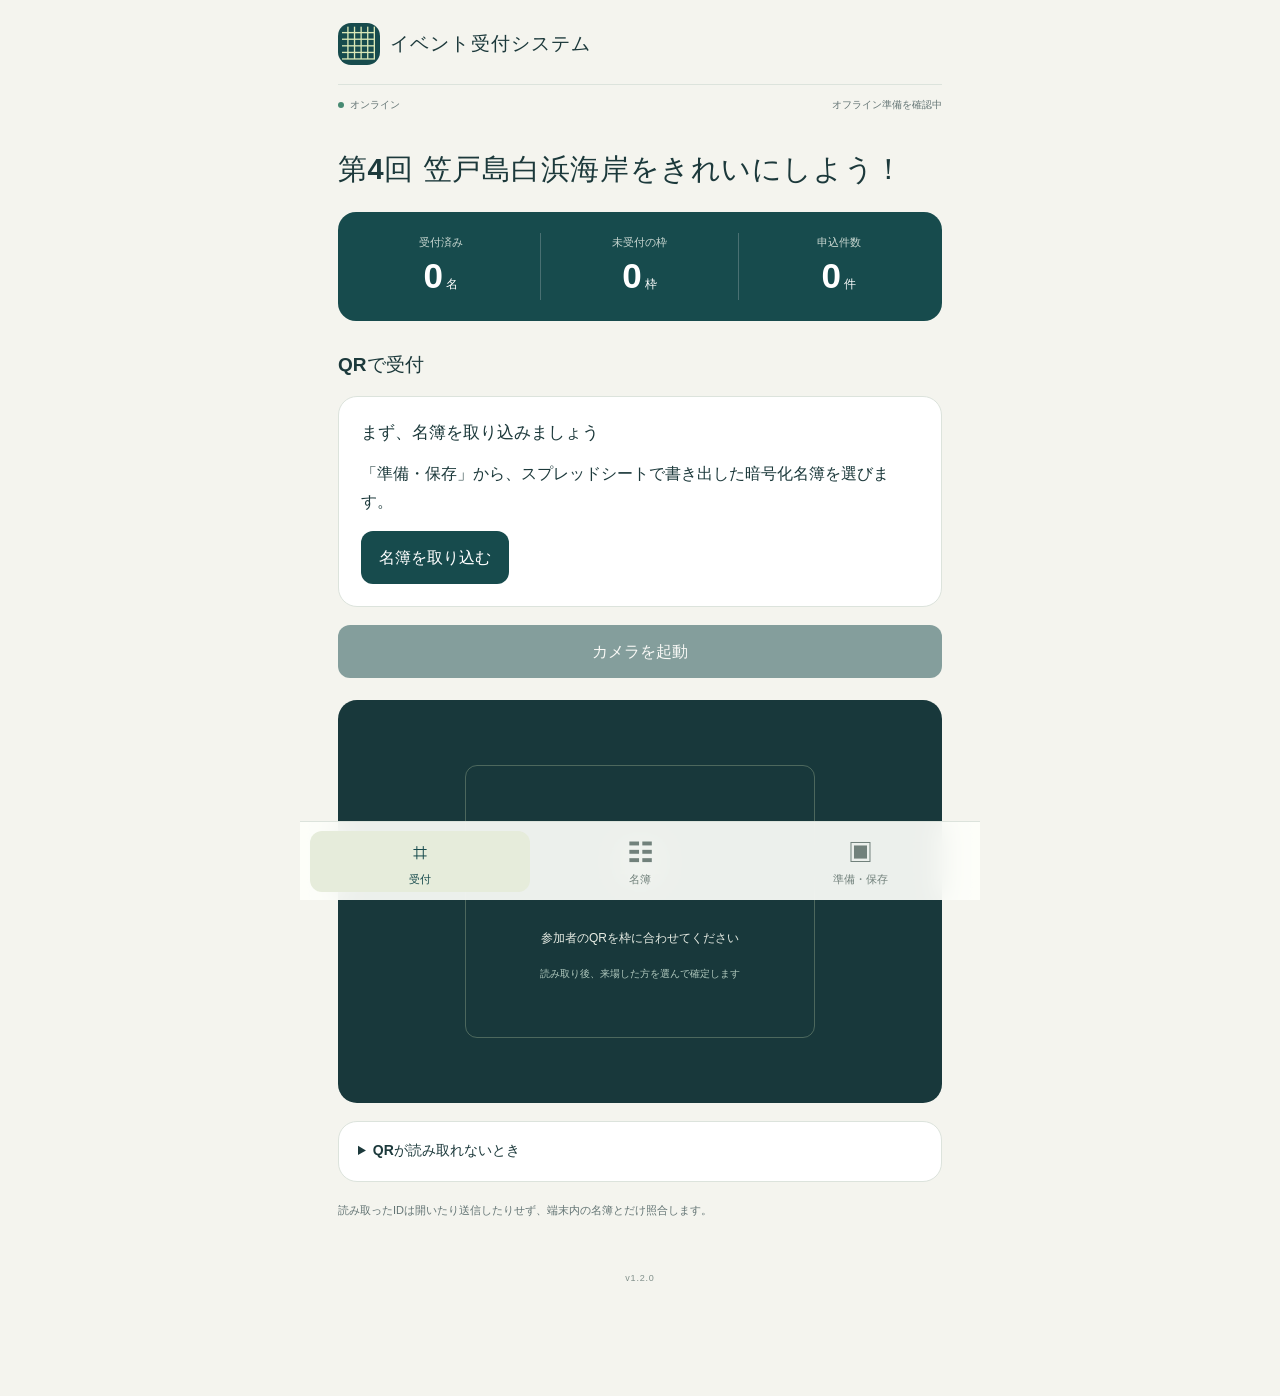
==== commit be1b88d5: "Add files via upload" ====
--- a/docs/index.html
+++ b/docs/index.html
@@ -20,18 +20,14 @@
 </head>
 <body>
 <div class="shell">
-  <header class="topbar"><a class="brand" href="./" aria-label="イベント受付システム ホーム"><span class="brand-icon" aria-hidden="true">▦</span><span>イベント受付システム</span></a><button id="lock" class="small" hidden>ロック</button></header>
+  <header class="topbar"><a class="brand" href="./" aria-label="イベント受付システム ホーム"><span class="brand-icon" aria-hidden="true">▦</span><span>イベント受付システム</span></a></header>
   <div class="connection"><span id="network">接続を確認中</span><span id="offline-state" role="status">オフライン準備を確認中</span></div>
   <div id="notice" class="notice" role="status" aria-live="polite" hidden></div>
   <section id="gate" class="gate">
-    <h1>海辺の一日を、<br>ここから。</h1>
-    <p class="muted">第4回 笠戸島白浜海岸をきれいにしよう！<br>運営スタッフ用・オフライン受付</p>
-    <div class="card gate-card"><span class="pill">端末内で暗号化</span><h2 id="gate-title">読み込み中</h2><p id="gate-help" class="muted">保存状態を確認しています。</p>
-      <form id="unlock-form"><label for="passphrase">パスフレーズ</label><input id="passphrase" type="password" autocomplete="current-password" required maxlength="200" placeholder="12文字以上の長い言葉">
-      <div id="confirm-wrap" hidden><label for="passphrase-confirm">もう一度入力</label><input id="passphrase-confirm" type="password" autocomplete="new-password" maxlength="200"></div>
-      <button id="unlock" class="primary wide" type="submit" disabled>開く</button></form>
-      <p class="fine">パスフレーズは保存しません。忘れた場合、名簿や受付記録を復号できません。</p>
-      <label class="file-button secondary" for="restore">暗号化バックアップから復元</label><input id="restore" type="file" accept=".json,application/json" hidden>
+    <div class="card gate-card"><h2 id="gate-title">読み込み中</h2><p id="gate-help" class="muted">保存した受付データを開いています。起動用パスフレーズは不要です。</p>
+      <button id="migrate" class="primary wide" hidden>以前の記録を引き継ぐ</button>
+      <button id="reload" class="secondary wide">再読み込み</button>
+      <label class="file-button secondary" for="restore">暗号化バックアップから復元</label>
     </div>
     <p class="fine center">初回のみオンラインで準備。ホーム画面へ追加してから<br>そのアイコンで開き、名簿を取り込んでください。</p>
   </section>
@@ -52,14 +48,16 @@
       <div class="section-heading"><h2>準備・保存</h2><span class="pill">受付前にチェック</span></div>
       <div class="card"><h3>1. 暗号化した受付名簿を取り込む</h3><p class="muted">PCのスプレッドシートで「イベント受付 → 受付名簿を暗号化して書き出す」を選び、保存したJSONだけをiPhoneへ渡してください。電話番号・住所・メールは含みません。</p><label class="file-button primary" for="roster-file">暗号化名簿を選ぶ</label><input id="roster-file" type="file" accept=".json,application/json" hidden><p id="import-info" class="fine">まだ取り込まれていません。</p><p class="fine">書き出し時の受け渡し用パスフレーズを入力します。再取り込み時も、同じ人物IDの受付記録を引き継ぎます。平文CSVは取り込みません。</p></div>
       <div class="card"><h3>2. オフラインで起動を確認</h3><p class="muted">Safariの共有メニューから「ホーム画面に追加」。そのアイコンで開いて名簿を取り込み、機内モードでアプリを開き直してください。</p><button id="check-offline" class="secondary wide">必要ファイルの保存を確認</button><p id="cache-detail" class="fine"></p><p class="fine">「準備完了」はファイル保存の確認です。実際のiPhoneでQR読取・受付・再起動まで確認してから本番で使ってください。</p></div>
-      <div class="card"><h3>3. 記録のバックアップ</h3><p class="muted">暗号化バックアップは名簿・受付日時をまとめて保存します。同じパスフレーズで復元できます。</p><button id="backup" class="primary wide">暗号化バックアップを保存</button><button id="export-csv" class="secondary wide">受付結果をCSVで保存（暗号化なし）</button><p class="fine">受付記録はGoogleへ自動同期されません。終了後にバックアップを保存してください。</p></div>
-      <div class="card"><h3>セキュリティと運用</h3><ul class="guide-list"><li>名簿・受付日時はAES-256-GCMで暗号化して端末内に保存。</li><li>3分操作がない場合、または30秒以上バックグラウンドにした場合にロック。</li><li>受付確定は保存完了後に表示。二重受付を検出します。</li><li>iPhoneのパスコード・Face IDも有効にしてください。</li><li>QRの転送やスクリーンショットは防げません。表示された氏名を本人と確認してください。</li><li>サイトデータの削除・アプリ削除・端末故障に備え、暗号化バックアップを保管してください。</li></ul><button id="erase" class="danger wide">この端末の名簿と記録を削除</button></div>
+      <div class="card"><h3>3. 記録のバックアップ</h3><p class="muted">名簿・受付日時・当日確認メモをまとめて保存します。バックアップ用パスフレーズを設定し、その言葉で復元します。アプリ起動時の入力は不要です。</p><button id="backup" class="primary wide">暗号化バックアップを保存</button><label class="file-button secondary" for="restore">暗号化バックアップから復元</label><button id="export-csv" class="secondary wide">受付結果をCSVで保存（暗号化なし）</button><p class="fine">受付記録はGoogleへ自動同期されません。終了後にバックアップを保存してください。</p></div>
+      <div class="card"><h3>セキュリティと運用</h3><ul class="guide-list"><li>起動用パスフレーズ・自動ロックはありません。iPhoneのパスコード・Face IDで端末を保護してください。</li><li>名簿・受付日時は端末に保存した暗号鍵で暗号化し、自動で開きます。</li><li>受付確定は保存完了後に表示。二重受付を検出します。</li><li>QRの転送やスクリーンショットは防げません。表示された氏名を本人と確認してください。</li><li>サイトデータの削除・アプリ削除・端末故障に備え、暗号化バックアップを保管してください。</li></ul><button id="erase" class="danger wide">この端末の名簿と記録を削除</button></div>
     </section>
   </main>
-  <footer class="footnote">v1.1.2</footer>
+  <footer class="footnote">v1.2.0</footer>
 </div>
 <nav id="navigation" class="bottom-nav" aria-label="メニュー" hidden><button class="active" data-tab="scan" aria-current="page"><span aria-hidden="true">⌗</span>受付</button><button data-tab="list"><span aria-hidden="true">☷</span>名簿</button><button data-tab="data"><span aria-hidden="true">▣</span>準備・保存</button></nav>
 <dialog id="group-dialog"><div class="dialog-head"><div><p class="eyebrow">ARRIVAL CONFIRMATION</p><h2 id="group-title">来場した方を選択</h2></div><button id="close-group" class="small" aria-label="閉じる">閉じる</button></div><p id="group-status" class="muted"></p><div id="dialog-notice" class="notice" role="status" aria-live="polite" hidden></div><div id="group-warning" class="notice error" hidden></div><form id="checkin-form"><div id="group-members"></div><button id="checkin-submit" type="submit" class="primary wide">選択した方を受付</button></form><p class="fine">全員が揃っていなくても、来場した方だけ受付できます。</p><section id="review-section" class="review-section" hidden><h3>当日確認の記録</h3><label for="review-note">実際の人数・氏名などの確認メモ（任意）</label><textarea id="review-note" rows="3" maxlength="2000" placeholder="例：追加は2名。氏名不明の枠は来場なし。"></textarea><p id="review-status" class="fine"></p><button id="save-review" class="secondary wide" type="button">確認済みにしてメモを保存</button><p class="fine">受付の確定とは別の操作です。メモはこの端末内に保存し、受付結果CSVにも出力します。</p></section></dialog>
-<dialog id="import-dialog"><div class="dialog-head"><h2>暗号化名簿を開く</h2><button id="import-cancel" class="small" type="button">取り消す</button></div><p class="muted">PCで書き出すときに設定した、受け渡し用パスフレーズを入力してください。アプリのロック解除用とは別でも構いません。</p><div id="import-error" class="notice error" role="status" aria-live="polite" hidden></div><form id="import-form"><label for="import-passphrase">受け渡し用パスフレーズ</label><input id="import-passphrase" type="password" maxlength="200" autocomplete="off" required><button id="import-submit" type="submit" class="primary wide">復号して取り込む</button></form><p class="fine">復号と名簿の検証が完了するまで、現在の名簿・受付記録を変更しません。受け渡し用パスフレーズは保存しません。</p></dialog>
+<dialog id="import-dialog"><div class="dialog-head"><h2>暗号化名簿を開く</h2><button id="import-cancel" class="small" type="button">取り消す</button></div><p class="muted">PCで書き出すときに設定した、受け渡し用パスフレーズを入力してください。取り込み後のアプリ起動時には入力しません。</p><div id="import-error" class="notice error" role="status" aria-live="polite" hidden></div><form id="import-form"><label for="import-passphrase">受け渡し用パスフレーズ</label><input id="import-passphrase" type="password" maxlength="200" autocomplete="off" required><button id="import-submit" type="submit" class="primary wide">復号して取り込む</button></form><p class="fine">復号と名簿の検証が完了するまで、現在の名簿・受付記録を変更しません。受け渡し用パスフレーズは保存しません。</p></dialog>
+<dialog id="backup-dialog"><div class="dialog-head"><h2 id="backup-title">暗号化バックアップ</h2><button id="backup-cancel" class="small" type="button">取り消す</button></div><p id="backup-help" class="muted"></p><div id="backup-error" class="notice error" role="status" aria-live="polite" hidden></div><form id="backup-form"><label for="backup-passphrase">ファイル用パスフレーズ</label><input id="backup-passphrase" type="password" maxlength="200" required autocomplete="off"><div id="backup-confirm-wrap" hidden><label for="backup-confirm">もう一度入力</label><input id="backup-confirm" type="password" maxlength="200" autocomplete="new-password"></div><button id="backup-submit" class="primary wide" type="submit">続ける</button></form><p class="fine">パスフレーズは保存しません。バックアップを復元する際に必要です。</p></dialog>
+<input id="restore" type="file" accept=".json,application/json" hidden>
 <noscript>この受付アプリを使用するにはJavaScriptを有効にしてください。</noscript>
 </body></html>
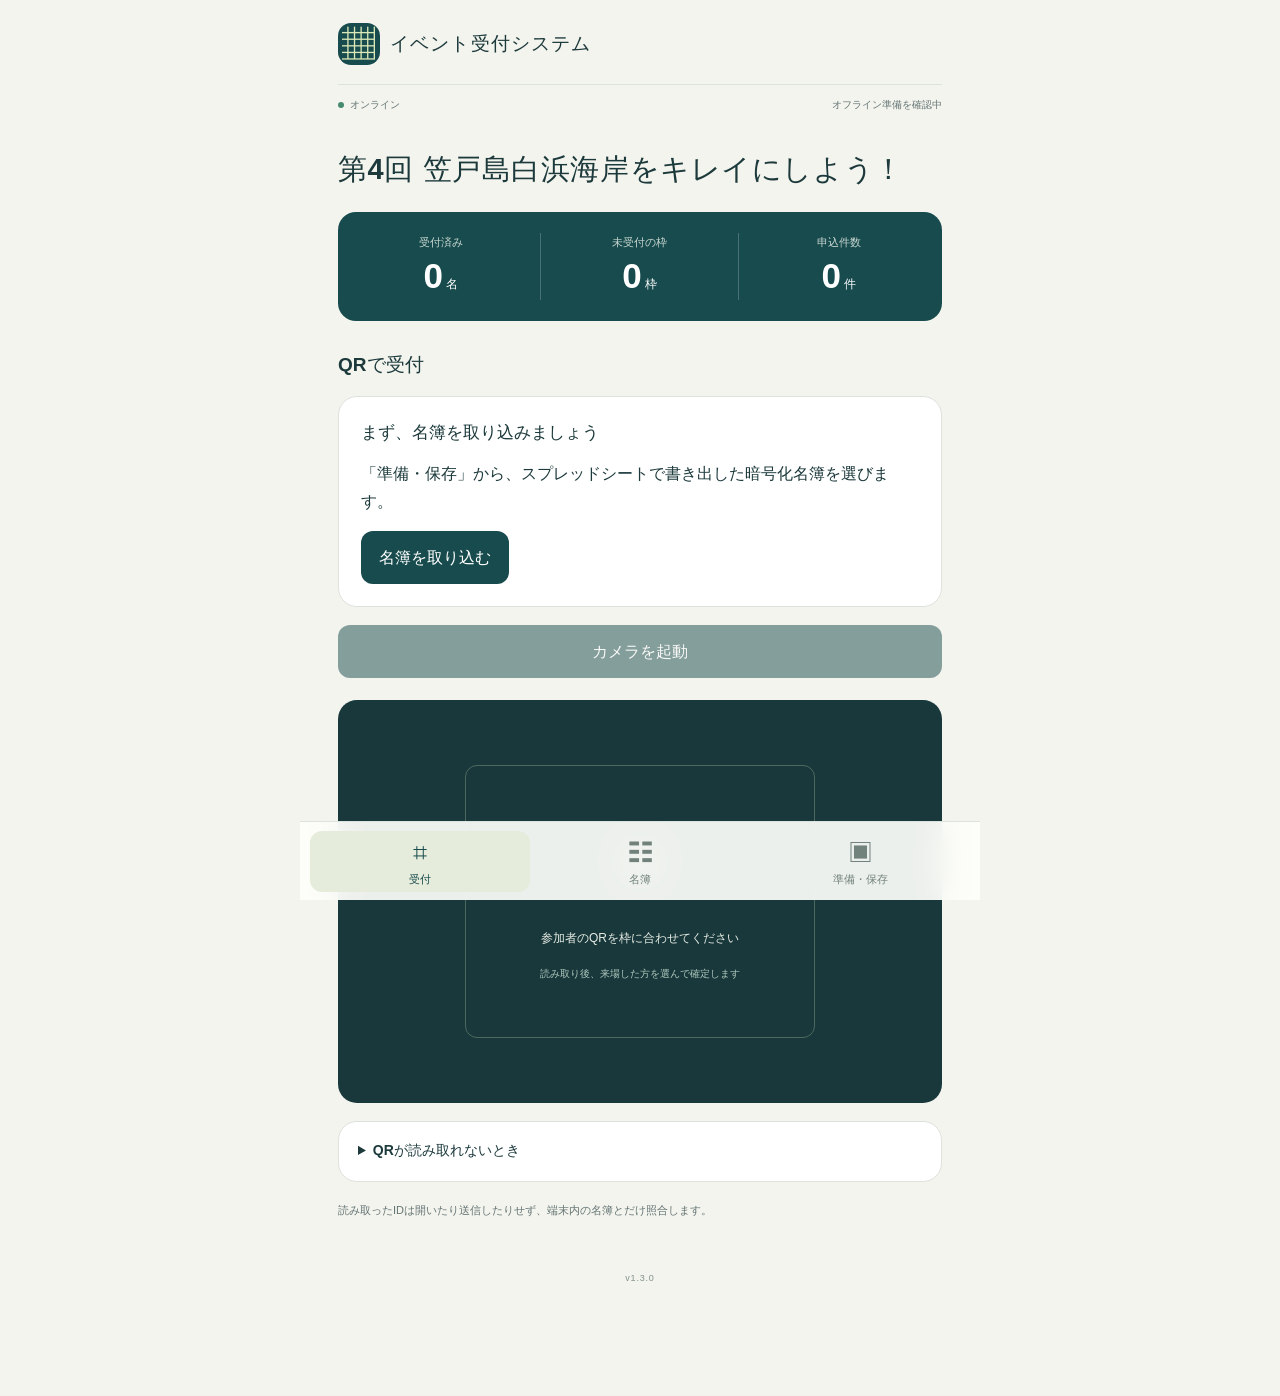
==== commit ed0cb996: "Add files via upload" ====
--- a/docs/index.html
+++ b/docs/index.html
@@ -40,10 +40,10 @@
       <div class="camera-controls"><button id="start-camera" class="primary">カメラを起動</button><button id="stop-camera" class="secondary" hidden>カメラを停止</button></div>
       <div class="camera" id="camera-box"><video id="video" playsinline muted autoplay aria-label="受付用カメラ"></video><div id="camera-idle"><span class="scan-symbol" aria-hidden="true">⌗</span><p>参加者のQRを枠に合わせてください</p><p class="fine">読み取り後、来場した方を選んで確定します</p></div><div class="scan-frame" aria-hidden="true"></div></div>
       
-      <details class="card compact"><summary>QRが読み取れないとき</summary><p class="muted">名簿から名前で探すか、メールに記載の受付IDを入力できます。</p><form id="manual-form"><label for="manual-id">受付ID</label><input id="manual-id" autocomplete="off" autocapitalize="off" spellcheck="false" placeholder="KSD4-…" maxlength="100"><button type="submit" class="secondary wide">申込を表示</button></form><button class="text-button" data-tab="list">名前から探す →</button></details>
+      <details class="card compact"><summary>QRが読み取れないとき</summary><p class="muted">名簿から名前で探すか、メールに記載の受付番号を入力できます。以前の受付IDも使えます。</p><form id="manual-form"><label for="manual-id">受付番号・受付ID</label><input id="manual-id" autocomplete="off" autocapitalize="off" spellcheck="false" placeholder="EV2701-0001" maxlength="100"><button type="submit" class="secondary wide">申込を表示</button></form><button class="text-button" data-tab="list">名前から探す →</button></details>
       <p class="fine">読み取ったIDは開いたり送信したりせず、端末内の名簿とだけ照合します。</p>
     </section>
-    <section id="tab-list" class="tab-panel" hidden><div class="section-heading"><h2>名簿を探す</h2><span id="list-count" class="muted"></span></div><label for="search">氏名・代表者名・受付ID</label><input id="search" type="search" placeholder="名前を入力" autocomplete="off"><label for="filter" class="sr-only">受付状態</label><select id="filter"><option value="all">すべて表示</option><option value="pending">未受付のみ</option><option value="checked">受付済みのみ</option><option value="review">当日確認が必要な申込</option></select><div id="people-list" class="people-list"></div><p id="list-limit" class="fine"></p></section>
+    <section id="tab-list" class="tab-panel" hidden><div class="section-heading"><h2>名簿を探す</h2><span id="list-count" class="muted"></span></div><label for="search">氏名・代表者名・受付番号・受付ID</label><input id="search" type="search" placeholder="名前・受付番号を入力" autocomplete="off"><label for="filter" class="sr-only">受付状態</label><select id="filter"><option value="all">すべて表示</option><option value="pending">未受付のみ</option><option value="checked">受付済みのみ</option><option value="review">当日確認が必要な申込</option></select><div id="people-list" class="people-list"></div><p id="list-limit" class="fine"></p></section>
     <section id="tab-data" class="tab-panel" hidden>
       <div class="section-heading"><h2>準備・保存</h2><span class="pill">受付前にチェック</span></div>
       <div class="card"><h3>1. 暗号化した受付名簿を取り込む</h3><p class="muted">PCのスプレッドシートで「イベント受付 → 受付名簿を暗号化して書き出す」を選び、保存したJSONだけをiPhoneへ渡してください。電話番号・住所・メールは含みません。</p><label class="file-button primary" for="roster-file">暗号化名簿を選ぶ</label><input id="roster-file" type="file" accept=".json,application/json" hidden><p id="import-info" class="fine">まだ取り込まれていません。</p><p class="fine">書き出し時の受け渡し用パスフレーズを入力します。再取り込み時も、同じ人物IDの受付記録を引き継ぎます。平文CSVは取り込みません。</p></div>
@@ -52,7 +52,7 @@
       <div class="card"><h3>セキュリティと運用</h3><ul class="guide-list"><li>起動用パスフレーズ・自動ロックはありません。iPhoneのパスコード・Face IDで端末を保護してください。</li><li>名簿・受付日時は端末に保存した暗号鍵で暗号化し、自動で開きます。</li><li>受付確定は保存完了後に表示。二重受付を検出します。</li><li>QRの転送やスクリーンショットは防げません。表示された氏名を本人と確認してください。</li><li>サイトデータの削除・アプリ削除・端末故障に備え、暗号化バックアップを保管してください。</li></ul><button id="erase" class="danger wide">この端末の名簿と記録を削除</button></div>
     </section>
   </main>
-  <footer class="footnote">v1.2.0</footer>
+  <footer class="footnote">v1.3.0</footer>
 </div>
 <nav id="navigation" class="bottom-nav" aria-label="メニュー" hidden><button class="active" data-tab="scan" aria-current="page"><span aria-hidden="true">⌗</span>受付</button><button data-tab="list"><span aria-hidden="true">☷</span>名簿</button><button data-tab="data"><span aria-hidden="true">▣</span>準備・保存</button></nav>
 <dialog id="group-dialog"><div class="dialog-head"><div><p class="eyebrow">ARRIVAL CONFIRMATION</p><h2 id="group-title">来場した方を選択</h2></div><button id="close-group" class="small" aria-label="閉じる">閉じる</button></div><p id="group-status" class="muted"></p><div id="dialog-notice" class="notice" role="status" aria-live="polite" hidden></div><div id="group-warning" class="notice error" hidden></div><form id="checkin-form"><div id="group-members"></div><button id="checkin-submit" type="submit" class="primary wide">選択した方を受付</button></form><p class="fine">全員が揃っていなくても、来場した方だけ受付できます。</p><section id="review-section" class="review-section" hidden><h3>当日確認の記録</h3><label for="review-note">実際の人数・氏名などの確認メモ（任意）</label><textarea id="review-note" rows="3" maxlength="2000" placeholder="例：追加は2名。氏名不明の枠は来場なし。"></textarea><p id="review-status" class="fine"></p><button id="save-review" class="secondary wide" type="button">確認済みにしてメモを保存</button><p class="fine">受付の確定とは別の操作です。メモはこの端末内に保存し、受付結果CSVにも出力します。</p></section></dialog>
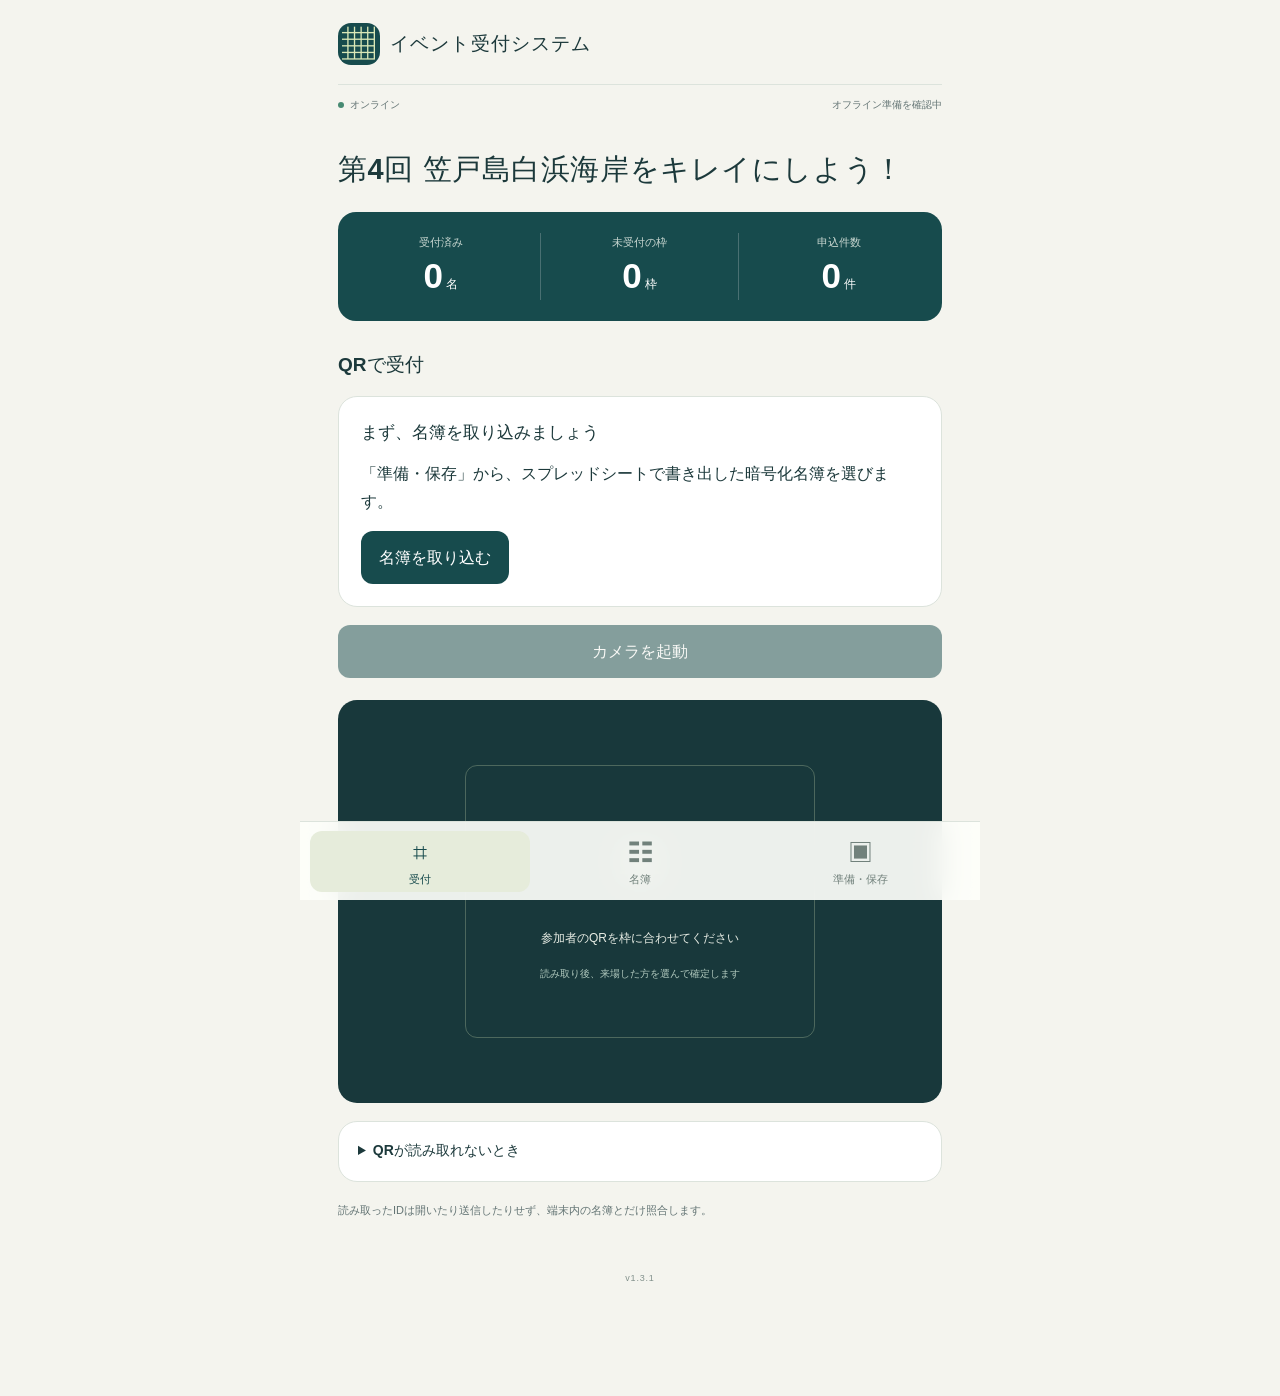
==== commit e6dec5f8: "Add files via upload" ====
--- a/docs/index.html
+++ b/docs/index.html
@@ -25,7 +25,6 @@
   <div id="notice" class="notice" role="status" aria-live="polite" hidden></div>
   <section id="gate" class="gate">
     <div class="card gate-card"><h2 id="gate-title">読み込み中</h2><p id="gate-help" class="muted">保存した受付データを開いています。起動用パスフレーズは不要です。</p>
-      <button id="migrate" class="primary wide" hidden>以前の記録を引き継ぐ</button>
       <button id="reload" class="secondary wide">再読み込み</button>
       <label class="file-button secondary" for="restore">暗号化バックアップから復元</label>
     </div>
@@ -46,13 +45,14 @@
     <section id="tab-list" class="tab-panel" hidden><div class="section-heading"><h2>名簿を探す</h2><span id="list-count" class="muted"></span></div><label for="search">氏名・代表者名・受付番号・受付ID</label><input id="search" type="search" placeholder="名前・受付番号を入力" autocomplete="off"><label for="filter" class="sr-only">受付状態</label><select id="filter"><option value="all">すべて表示</option><option value="pending">未受付のみ</option><option value="checked">受付済みのみ</option><option value="review">当日確認が必要な申込</option></select><div id="people-list" class="people-list"></div><p id="list-limit" class="fine"></p></section>
     <section id="tab-data" class="tab-panel" hidden>
       <div class="section-heading"><h2>準備・保存</h2><span class="pill">受付前にチェック</span></div>
+      <div id="legacy-card" class="card" hidden><h3>旧版の記録を引き継ぐ（任意）</h3><p class="muted">旧版の暗号化記録をそのまま保管しています。サイトを開くためのパスワードは不要です。以前の受付済み記録が必要な場合だけ、下の操作で引き継げます。</p><label for="legacy-record">保管した記録</label><select id="legacy-record"></select><button id="migrate" class="secondary wide">旧版の記録を引き継ぐ</button><button id="legacy-export" class="secondary wide">旧版の暗号化ファイルを保存</button><p class="fine">引き継ぎには旧版で設定したパスフレーズが必要です。通常のバックアップには現在の受付データを保存します。保管分は上のボタンから別に保存できます。</p></div>
       <div class="card"><h3>1. 暗号化した受付名簿を取り込む</h3><p class="muted">PCのスプレッドシートで「イベント受付 → 受付名簿を暗号化して書き出す」を選び、保存したJSONだけをiPhoneへ渡してください。電話番号・住所・メールは含みません。</p><label class="file-button primary" for="roster-file">暗号化名簿を選ぶ</label><input id="roster-file" type="file" accept=".json,application/json" hidden><p id="import-info" class="fine">まだ取り込まれていません。</p><p class="fine">書き出し時の受け渡し用パスフレーズを入力します。再取り込み時も、同じ人物IDの受付記録を引き継ぎます。平文CSVは取り込みません。</p></div>
       <div class="card"><h3>2. オフラインで起動を確認</h3><p class="muted">Safariの共有メニューから「ホーム画面に追加」。そのアイコンで開いて名簿を取り込み、機内モードでアプリを開き直してください。</p><button id="check-offline" class="secondary wide">必要ファイルの保存を確認</button><p id="cache-detail" class="fine"></p><p class="fine">「準備完了」はファイル保存の確認です。実際のiPhoneでQR読取・受付・再起動まで確認してから本番で使ってください。</p></div>
       <div class="card"><h3>3. 記録のバックアップ</h3><p class="muted">名簿・受付日時・当日確認メモをまとめて保存します。バックアップ用パスフレーズを設定し、その言葉で復元します。アプリ起動時の入力は不要です。</p><button id="backup" class="primary wide">暗号化バックアップを保存</button><label class="file-button secondary" for="restore">暗号化バックアップから復元</label><button id="export-csv" class="secondary wide">受付結果をCSVで保存（暗号化なし）</button><p class="fine">受付記録はGoogleへ自動同期されません。終了後にバックアップを保存してください。</p></div>
       <div class="card"><h3>セキュリティと運用</h3><ul class="guide-list"><li>起動用パスフレーズ・自動ロックはありません。iPhoneのパスコード・Face IDで端末を保護してください。</li><li>名簿・受付日時は端末に保存した暗号鍵で暗号化し、自動で開きます。</li><li>受付確定は保存完了後に表示。二重受付を検出します。</li><li>QRの転送やスクリーンショットは防げません。表示された氏名を本人と確認してください。</li><li>サイトデータの削除・アプリ削除・端末故障に備え、暗号化バックアップを保管してください。</li></ul><button id="erase" class="danger wide">この端末の名簿と記録を削除</button></div>
     </section>
   </main>
-  <footer class="footnote">v1.3.0</footer>
+  <footer class="footnote">v1.3.1</footer>
 </div>
 <nav id="navigation" class="bottom-nav" aria-label="メニュー" hidden><button class="active" data-tab="scan" aria-current="page"><span aria-hidden="true">⌗</span>受付</button><button data-tab="list"><span aria-hidden="true">☷</span>名簿</button><button data-tab="data"><span aria-hidden="true">▣</span>準備・保存</button></nav>
 <dialog id="group-dialog"><div class="dialog-head"><div><p class="eyebrow">ARRIVAL CONFIRMATION</p><h2 id="group-title">来場した方を選択</h2></div><button id="close-group" class="small" aria-label="閉じる">閉じる</button></div><p id="group-status" class="muted"></p><div id="dialog-notice" class="notice" role="status" aria-live="polite" hidden></div><div id="group-warning" class="notice error" hidden></div><form id="checkin-form"><div id="group-members"></div><button id="checkin-submit" type="submit" class="primary wide">選択した方を受付</button></form><p class="fine">全員が揃っていなくても、来場した方だけ受付できます。</p><section id="review-section" class="review-section" hidden><h3>当日確認の記録</h3><label for="review-note">実際の人数・氏名などの確認メモ（任意）</label><textarea id="review-note" rows="3" maxlength="2000" placeholder="例：追加は2名。氏名不明の枠は来場なし。"></textarea><p id="review-status" class="fine"></p><button id="save-review" class="secondary wide" type="button">確認済みにしてメモを保存</button><p class="fine">受付の確定とは別の操作です。メモはこの端末内に保存し、受付結果CSVにも出力します。</p></section></dialog>
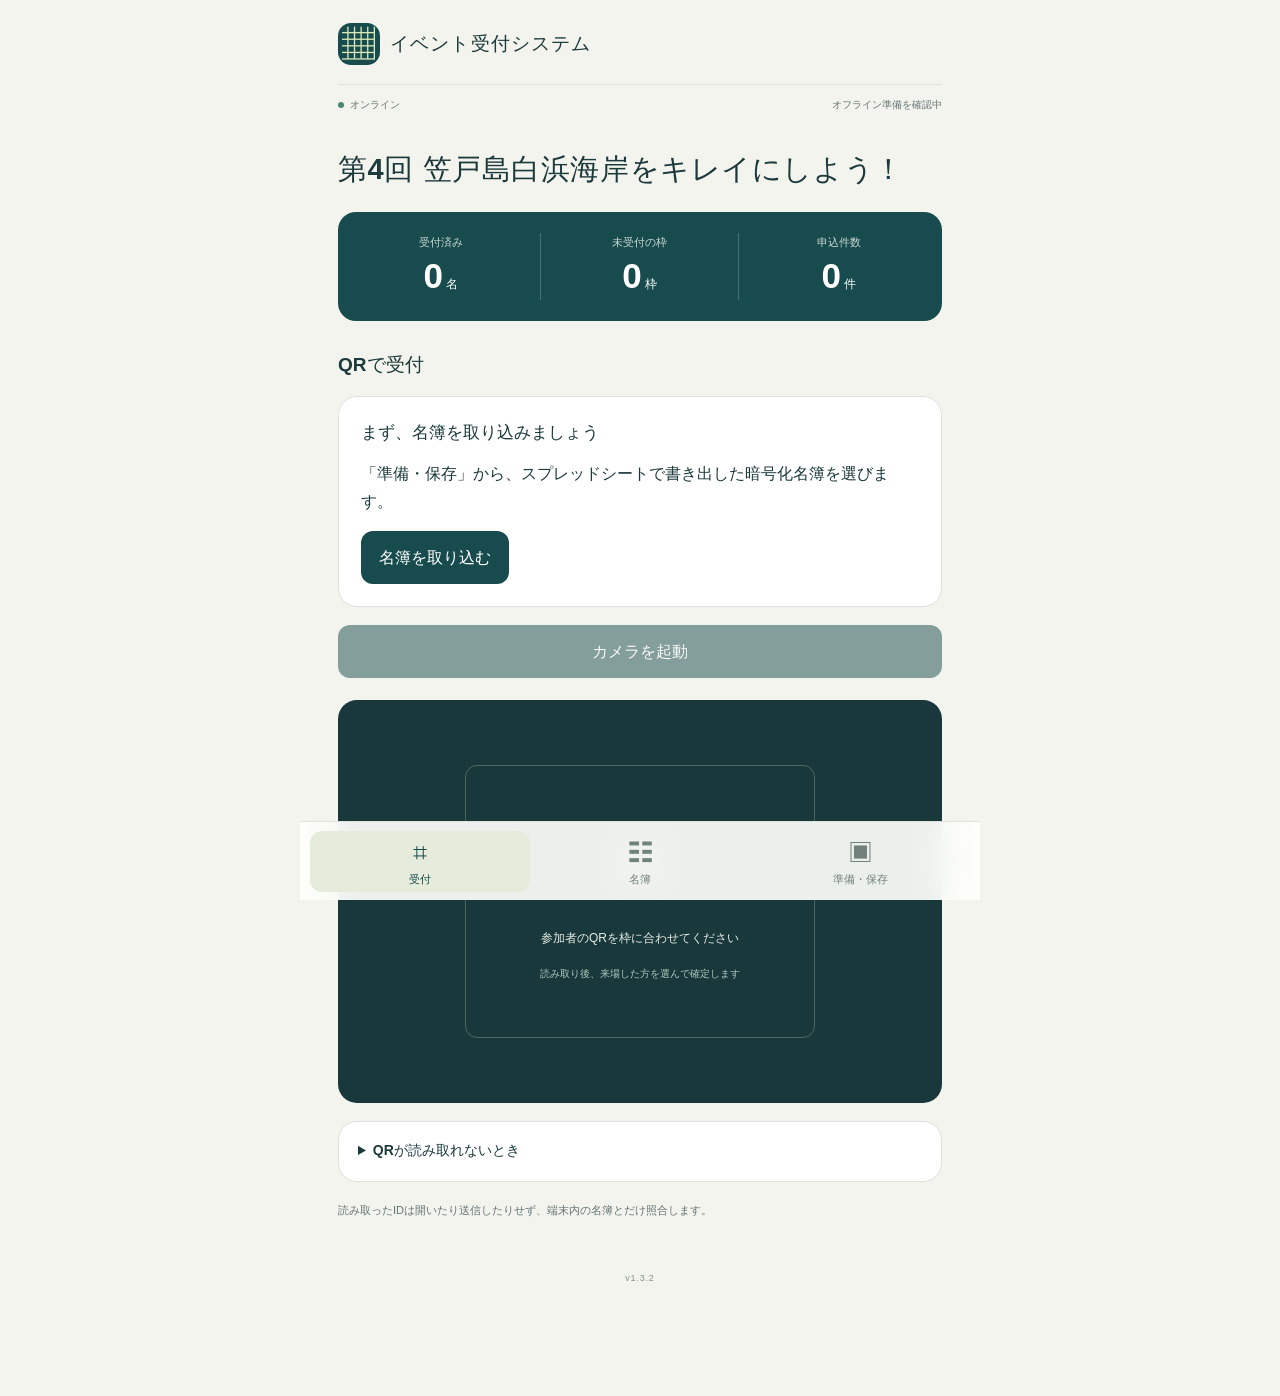
==== commit 0d614b65: "Add files via upload" ====
--- a/docs/index.html
+++ b/docs/index.html
@@ -52,7 +52,7 @@
       <div class="card"><h3>セキュリティと運用</h3><ul class="guide-list"><li>起動用パスフレーズ・自動ロックはありません。iPhoneのパスコード・Face IDで端末を保護してください。</li><li>名簿・受付日時は端末に保存した暗号鍵で暗号化し、自動で開きます。</li><li>受付確定は保存完了後に表示。二重受付を検出します。</li><li>QRの転送やスクリーンショットは防げません。表示された氏名を本人と確認してください。</li><li>サイトデータの削除・アプリ削除・端末故障に備え、暗号化バックアップを保管してください。</li></ul><button id="erase" class="danger wide">この端末の名簿と記録を削除</button></div>
     </section>
   </main>
-  <footer class="footnote">v1.3.1</footer>
+  <footer class="footnote">v1.3.2</footer>
 </div>
 <nav id="navigation" class="bottom-nav" aria-label="メニュー" hidden><button class="active" data-tab="scan" aria-current="page"><span aria-hidden="true">⌗</span>受付</button><button data-tab="list"><span aria-hidden="true">☷</span>名簿</button><button data-tab="data"><span aria-hidden="true">▣</span>準備・保存</button></nav>
 <dialog id="group-dialog"><div class="dialog-head"><div><p class="eyebrow">ARRIVAL CONFIRMATION</p><h2 id="group-title">来場した方を選択</h2></div><button id="close-group" class="small" aria-label="閉じる">閉じる</button></div><p id="group-status" class="muted"></p><div id="dialog-notice" class="notice" role="status" aria-live="polite" hidden></div><div id="group-warning" class="notice error" hidden></div><form id="checkin-form"><div id="group-members"></div><button id="checkin-submit" type="submit" class="primary wide">選択した方を受付</button></form><p class="fine">全員が揃っていなくても、来場した方だけ受付できます。</p><section id="review-section" class="review-section" hidden><h3>当日確認の記録</h3><label for="review-note">実際の人数・氏名などの確認メモ（任意）</label><textarea id="review-note" rows="3" maxlength="2000" placeholder="例：追加は2名。氏名不明の枠は来場なし。"></textarea><p id="review-status" class="fine"></p><button id="save-review" class="secondary wide" type="button">確認済みにしてメモを保存</button><p class="fine">受付の確定とは別の操作です。メモはこの端末内に保存し、受付結果CSVにも出力します。</p></section></dialog>
